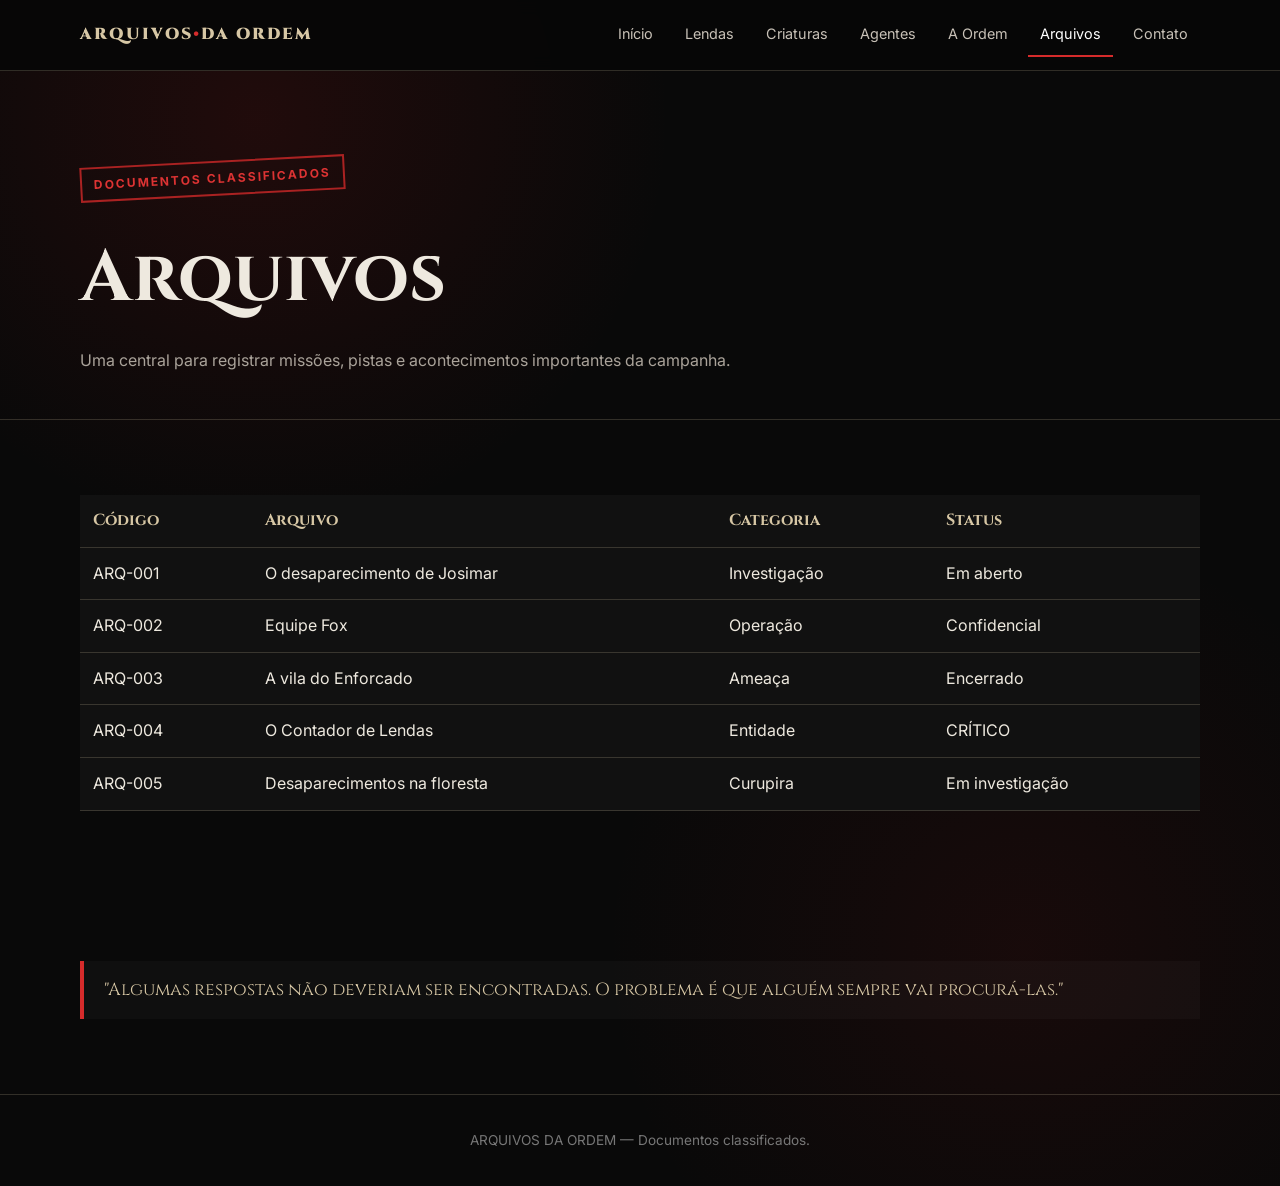
==== arquivos.html @ 336701d8 "Corrige publicação do site" ====
<!DOCTYPE html>
<html lang="pt-BR"><head><meta charset="UTF-8"><meta name="viewport" content="width=device-width,initial-scale=1.0"><title>Arquivos | Arquivos da Ordem</title><link rel="stylesheet" href="css/estilo.css"></head>
<body>
<header><div class="container nav"><a class="logo" href="index.html">ARQUIVOS<span>•</span>DA ORDEM</a><nav><a href="index.html">Início</a><a href="lendas.html">Lendas</a><a href="criaturas.html">Criaturas</a><a href="personagens.html">Agentes</a><a href="ordem.html">A Ordem</a><a class="active" href="arquivos.html">Arquivos</a><a href="contato.html">Contato</a></nav></div></header>
<main><section class="page-head"><div class="container"><div class="stamp">DOCUMENTOS CLASSIFICADOS</div><h1>Arquivos</h1><p>Uma central para registrar missões, pistas e acontecimentos importantes da campanha.</p></div></section>
<section class="section"><div class="container"><div class="table-wrap"><table>
<thead><tr><th>Código</th><th>Arquivo</th><th>Categoria</th><th>Status</th></tr></thead>
<tbody>
<tr><td>ARQ-001</td><td>O desaparecimento de Josimar</td><td>Investigação</td><td>Em aberto</td></tr>
<tr><td>ARQ-002</td><td>Equipe Fox</td><td>Operação</td><td>Confidencial</td></tr>
<tr><td>ARQ-003</td><td>A vila do Enforcado</td><td>Ameaça</td><td>Encerrado</td></tr>
<tr><td>ARQ-004</td><td>O Contador de Lendas</td><td>Entidade</td><td>CRÍTICO</td></tr>
<tr><td>ARQ-005</td><td>Desaparecimentos na floresta</td><td>Curupira</td><td>Em investigação</td></tr>
</tbody></table></div></div></section>
<section class="section"><div class="container"><div class="quote">"Algumas respostas não deveriam ser encontradas. O problema é que alguém sempre vai procurá-las."</div></div></section>
</main><footer>ARQUIVOS DA ORDEM — Documentos classificados.</footer></body></html>
---- css/estilo.css ----
@import url('https://fonts.googleapis.com/css2?family=Cinzel:wght@500;700;900&family=Inter:wght@400;500;700&display=swap');

* { box-sizing: border-box; margin: 0; padding: 0; }

:root {
  --bg: #090909;
  --bg2: #11100f;
  --card: #171514;
  --red: #9d1717;
  --red2: #d52b2b;
  --paper: #d7c7a5;
  --text: #eee9df;
  --muted: #aaa39a;
  --line: rgba(215,199,165,.2);
}

html { scroll-behavior: smooth; }
body {
  background:
    radial-gradient(circle at 20% 10%, rgba(157,23,23,.16), transparent 28%),
    radial-gradient(circle at 80% 80%, rgba(157,23,23,.1), transparent 30%),
    var(--bg);
  color: var(--text);
  font-family: Inter, Arial, sans-serif;
  line-height: 1.6;
}
a { color: inherit; text-decoration: none; }
img { max-width: 100%; display: block; }

.container { width: min(1120px, 92%); margin: auto; }

header {
  position: sticky; top: 0; z-index: 100;
  background: rgba(7,7,7,.94);
  border-bottom: 1px solid var(--line);
  backdrop-filter: blur(8px);
}
.nav {
  min-height: 70px; display: flex; align-items: center;
  justify-content: space-between; gap: 20px;
}
.logo {
  font-family: Cinzel, serif; font-weight: 900; letter-spacing: 2px;
  color: var(--paper);
}
.logo span { color: var(--red2); }
nav { display: flex; flex-wrap: wrap; gap: 8px; justify-content: flex-end; }
nav a {
  padding: 9px 12px; color: #c8c1b7; font-size: .9rem;
  border-bottom: 2px solid transparent;
}
nav a:hover, nav a.active { color: white; border-color: var(--red2); }

.hero {
  min-height: 75vh; display: grid; place-items: center; text-align: center;
  padding: 90px 0;
  background:
    linear-gradient(rgba(0,0,0,.45), rgba(0,0,0,.9)),
    radial-gradient(circle, rgba(157,23,23,.3), transparent 45%);
}
.stamp {
  display: inline-block; color: #d33; border: 2px solid #a22;
  padding: 6px 12px; transform: rotate(-3deg); margin-bottom: 25px;
  font-weight: 700; letter-spacing: 2px; font-size: .75rem;
}
h1, h2, h3 { font-family: Cinzel, Georgia, serif; }
.hero h1 { font-size: clamp(2.5rem, 8vw, 6rem); line-height: 1; }
.hero h1 span { color: var(--red2); }
.hero p { max-width: 720px; margin: 24px auto; color: #c5beb4; font-size: 1.08rem; }
.buttons { display: flex; justify-content: center; flex-wrap: wrap; gap: 12px; }
.btn {
  display: inline-block; padding: 12px 20px; border: 1px solid var(--red);
  background: var(--red); font-weight: 700; transition: .2s;
}
.btn:hover { background: #c02222; transform: translateY(-2px); }
.btn.secondary { background: transparent; border-color: var(--line); }

.section { padding: 75px 0; }
.section-title { margin-bottom: 32px; }
.section-title h2 { font-size: clamp(1.8rem, 5vw, 3rem); }
.section-title p { color: var(--muted); margin-top: 7px; }

.grid {
  display: grid; grid-template-columns: repeat(auto-fit, minmax(220px, 1fr)); gap: 18px;
}
.card {
  background: linear-gradient(145deg, #1a1817, #0f0e0d);
  border: 1px solid var(--line); padding: 22px;
  position: relative; overflow: hidden;
}
.card::before {
  content: ""; position: absolute; width: 70px; height: 3px;
  background: var(--red2); top: 0; left: 0;
}
.card h3 { margin-bottom: 8px; }
.card p { color: var(--muted); font-size: .94rem; }
.card .icon { font-size: 2.1rem; margin-bottom: 12px; }
.card:hover { border-color: rgba(213,43,43,.65); }

.dossier {
  background: #cfc09e; color: #211c17; padding: 28px;
  border: 8px solid #66583f; box-shadow: 0 15px 40px rgba(0,0,0,.35);
}
.dossier h2 { color: #211c17; }
.dossier p { color: #41382e; }
.dossier .redacted { background: #171717; color: transparent; padding: 0 8px; }

.tag {
  display: inline-block; border: 1px solid var(--red);
  color: #e65b5b; padding: 3px 8px; font-size: .72rem;
  text-transform: uppercase; letter-spacing: 1px; margin: 4px 3px 0 0;
}

.table-wrap { overflow-x: auto; }
table { width: 100%; border-collapse: collapse; background: #111; }
th, td { padding: 13px; text-align: left; border-bottom: 1px solid var(--line); }
th { color: var(--paper); font-family: Cinzel, serif; }

.page-head {
  padding: 90px 0 45px;
  border-bottom: 1px solid var(--line);
}
.page-head h1 { font-size: clamp(2.2rem, 6vw, 4.5rem); }
.page-head p { color: var(--muted); max-width: 760px; margin-top: 12px; }

.creature {
  min-height: 290px; display: flex; flex-direction: column; justify-content: flex-end;
  background:
    linear-gradient(transparent 15%, rgba(0,0,0,.95)),
    radial-gradient(circle at 50% 20%, rgba(157,23,23,.32), transparent 45%),
    #141210;
}
.creature .big-icon { font-size: 4.5rem; margin-bottom: auto; opacity: .85; }

.profile { display: grid; grid-template-columns: 1fr 1.4fr; gap: 30px; }
.profile-art {
  min-height: 400px; display: grid; place-items: center; text-align: center;
  border: 1px solid var(--line);
  background: radial-gradient(circle, rgba(157,23,23,.25), transparent 50%), #12100f;
}
.profile-art span { font-size: 8rem; }
.profile-info p { color: var(--muted); margin: 12px 0; }

.quote {
  border-left: 4px solid var(--red2); padding: 15px 20px;
  color: var(--paper); font-family: Cinzel, serif; font-size: 1.1rem;
  background: rgba(255,255,255,.025);
}

footer {
  padding: 35px 0; border-top: 1px solid var(--line);
  color: #777; text-align: center; font-size: .85rem;
}

@media (max-width: 760px) {
  .nav { padding: 12px 0; align-items: flex-start; flex-direction: column; }
  nav { justify-content: flex-start; }
  .hero { min-height: 68vh; padding: 60px 0; }
  .profile { grid-template-columns: 1fr; }
  .profile-art { min-height: 280px; }
}
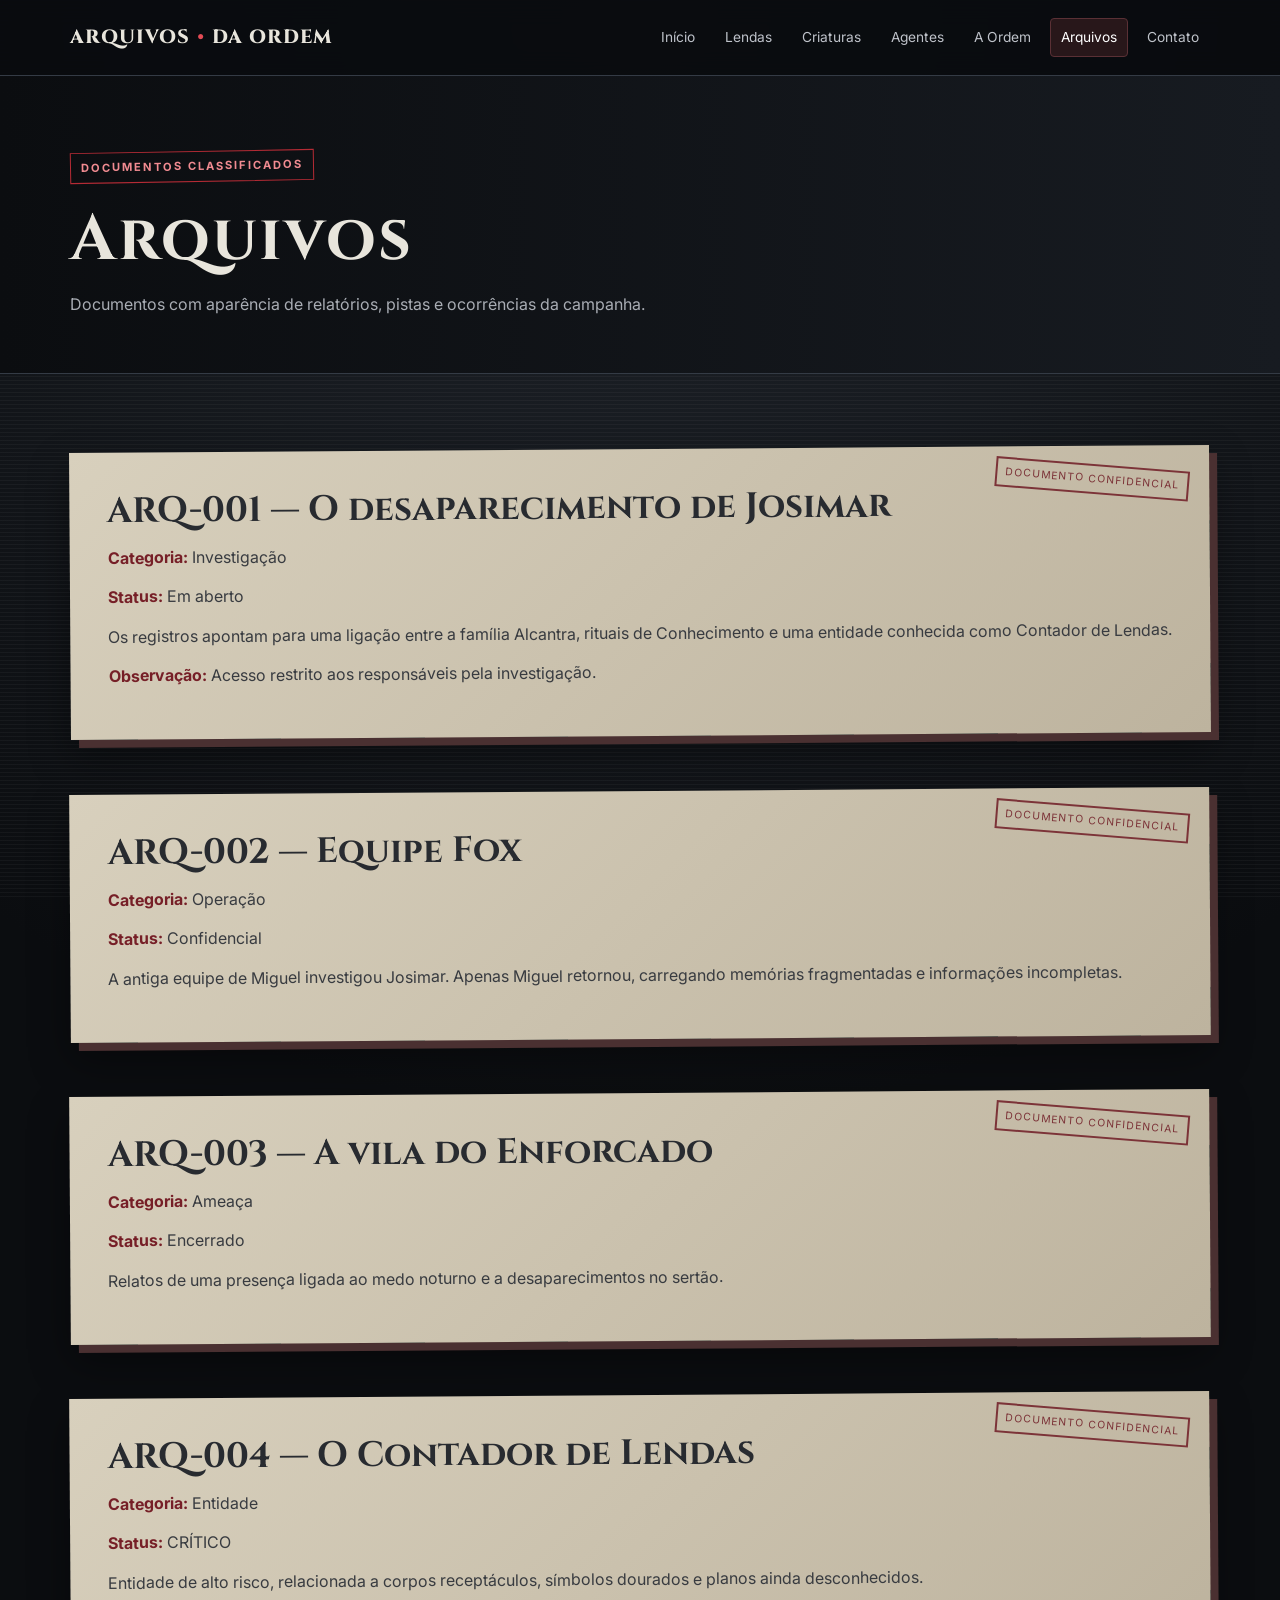
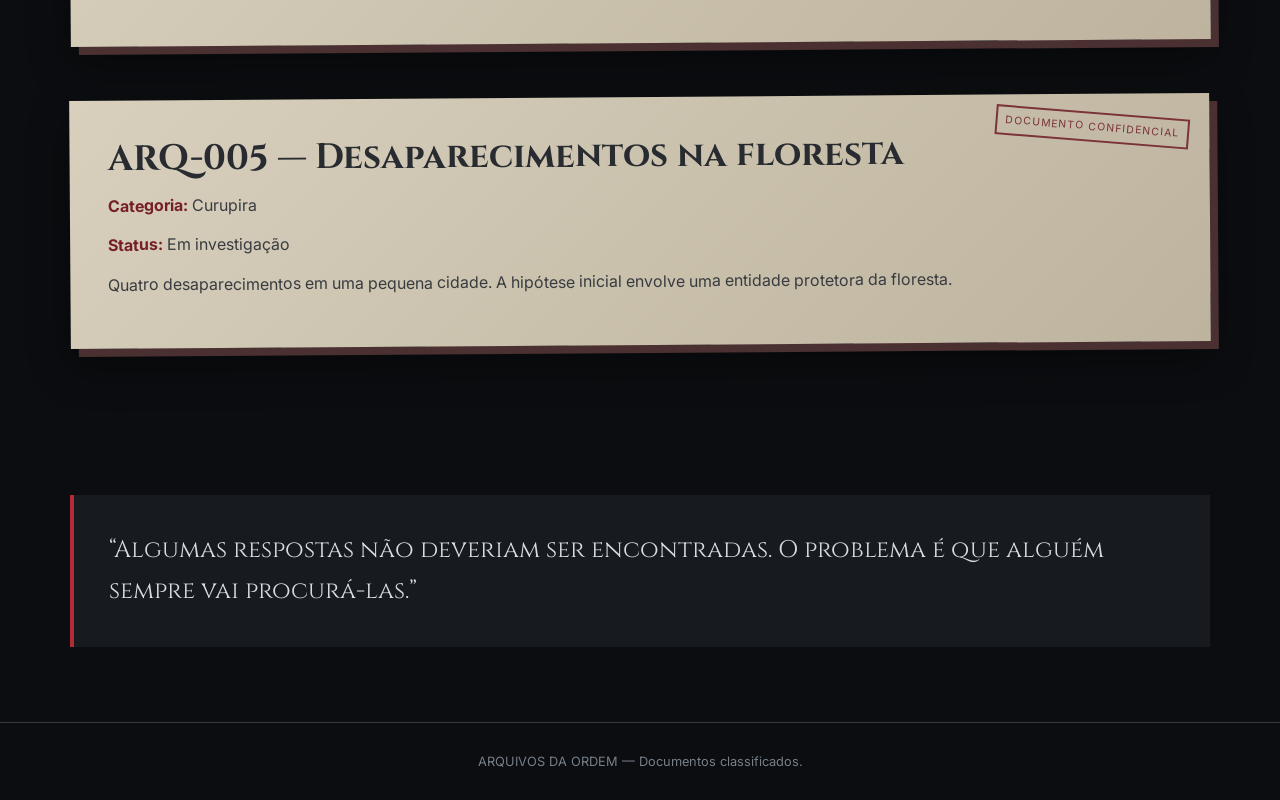
==== commit b9725966: "Atualiza visual do site" ====
--- a/arquivos.html
+++ b/arquivos.html
@@ -1,16 +1,3 @@
-<!DOCTYPE html>
-<html lang="pt-BR"><head><meta charset="UTF-8"><meta name="viewport" content="width=device-width,initial-scale=1.0"><title>Arquivos | Arquivos da Ordem</title><link rel="stylesheet" href="css/estilo.css"></head>
-<body>
+<!DOCTYPE html><html lang="pt-BR"><head><meta charset="UTF-8"><meta name="viewport" content="width=device-width,initial-scale=1.0"><title>Arquivos | Arquivos da Ordem</title><link rel="stylesheet" href="css/estilo.css"></head><body>
 <header><div class="container nav"><a class="logo" href="index.html">ARQUIVOS<span>•</span>DA ORDEM</a><nav><a href="index.html">Início</a><a href="lendas.html">Lendas</a><a href="criaturas.html">Criaturas</a><a href="personagens.html">Agentes</a><a href="ordem.html">A Ordem</a><a class="active" href="arquivos.html">Arquivos</a><a href="contato.html">Contato</a></nav></div></header>
-<main><section class="page-head"><div class="container"><div class="stamp">DOCUMENTOS CLASSIFICADOS</div><h1>Arquivos</h1><p>Uma central para registrar missões, pistas e acontecimentos importantes da campanha.</p></div></section>
-<section class="section"><div class="container"><div class="table-wrap"><table>
-<thead><tr><th>Código</th><th>Arquivo</th><th>Categoria</th><th>Status</th></tr></thead>
-<tbody>
-<tr><td>ARQ-001</td><td>O desaparecimento de Josimar</td><td>Investigação</td><td>Em aberto</td></tr>
-<tr><td>ARQ-002</td><td>Equipe Fox</td><td>Operação</td><td>Confidencial</td></tr>
-<tr><td>ARQ-003</td><td>A vila do Enforcado</td><td>Ameaça</td><td>Encerrado</td></tr>
-<tr><td>ARQ-004</td><td>O Contador de Lendas</td><td>Entidade</td><td>CRÍTICO</td></tr>
-<tr><td>ARQ-005</td><td>Desaparecimentos na floresta</td><td>Curupira</td><td>Em investigação</td></tr>
-</tbody></table></div></div></section>
-<section class="section"><div class="container"><div class="quote">"Algumas respostas não deveriam ser encontradas. O problema é que alguém sempre vai procurá-las."</div></div></section>
-</main><footer>ARQUIVOS DA ORDEM — Documentos classificados.</footer></body></html>
+<main><section class="page-head"><div class="container"><div class="stamp">DOCUMENTOS CLASSIFICADOS</div><h1>Arquivos</h1><p>Documentos com aparência de relatórios, pistas e ocorrências da campanha.</p></div></section><section class="section"><div class="container"><div class="dossier"><h2>ARQ-001 — O desaparecimento de Josimar</h2><p><strong>Categoria:</strong> Investigação</p><p><strong>Status:</strong> Em aberto</p><p>Os registros apontam para uma ligação entre a família Alcantra, rituais de Conhecimento e uma entidade conhecida como Contador de Lendas.</p><p><strong>Observação:</strong> Acesso restrito aos responsáveis pela investigação.</p></div><br><br><div class="dossier"><h2>ARQ-002 — Equipe Fox</h2><p><strong>Categoria:</strong> Operação</p><p><strong>Status:</strong> Confidencial</p><p>A antiga equipe de Miguel investigou Josimar. Apenas Miguel retornou, carregando memórias fragmentadas e informações incompletas.</p></div><br><br><div class="dossier"><h2>ARQ-003 — A vila do Enforcado</h2><p><strong>Categoria:</strong> Ameaça</p><p><strong>Status:</strong> Encerrado</p><p>Relatos de uma presença ligada ao medo noturno e a desaparecimentos no sertão.</p></div><br><br><div class="dossier"><h2>ARQ-004 — O Contador de Lendas</h2><p><strong>Categoria:</strong> Entidade</p><p><strong>Status:</strong> CRÍTICO</p><p>Entidade de alto risco, relacionada a corpos receptáculos, símbolos dourados e planos ainda desconhecidos.</p></div><br><br><div class="dossier"><h2>ARQ-005 — Desaparecimentos na floresta</h2><p><strong>Categoria:</strong> Curupira</p><p><strong>Status:</strong> Em investigação</p><p>Quatro desaparecimentos em uma pequena cidade. A hipótese inicial envolve uma entidade protetora da floresta.</p></div></div></section><section class="section"><div class="container"><div class="quote">“Algumas respostas não deveriam ser encontradas. O problema é que alguém sempre vai procurá-las.”</div></div></section></main><footer>ARQUIVOS DA ORDEM — Documentos classificados.</footer></body></html>
--- a/css/estilo.css
+++ b/css/estilo.css
@@ -1,161 +1,24 @@
-@import url('https://fonts.googleapis.com/css2?family=Cinzel:wght@500;700;900&family=Inter:wght@400;500;700&display=swap');
+@import url('https://fonts.googleapis.com/css2?family=Cinzel:wght@500;600;700;800&family=Inter:wght@400;500;600;700&display=swap');
 
-* { box-sizing: border-box; margin: 0; padding: 0; }
-
-:root {
-  --bg: #090909;
-  --bg2: #11100f;
-  --card: #171514;
-  --red: #9d1717;
-  --red2: #d52b2b;
-  --paper: #d7c7a5;
-  --text: #eee9df;
-  --muted: #aaa39a;
-  --line: rgba(215,199,165,.2);
-}
-
-html { scroll-behavior: smooth; }
-body {
-  background:
-    radial-gradient(circle at 20% 10%, rgba(157,23,23,.16), transparent 28%),
-    radial-gradient(circle at 80% 80%, rgba(157,23,23,.1), transparent 30%),
-    var(--bg);
-  color: var(--text);
-  font-family: Inter, Arial, sans-serif;
-  line-height: 1.6;
-}
-a { color: inherit; text-decoration: none; }
-img { max-width: 100%; display: block; }
-
-.container { width: min(1120px, 92%); margin: auto; }
-
-header {
-  position: sticky; top: 0; z-index: 100;
-  background: rgba(7,7,7,.94);
-  border-bottom: 1px solid var(--line);
-  backdrop-filter: blur(8px);
-}
-.nav {
-  min-height: 70px; display: flex; align-items: center;
-  justify-content: space-between; gap: 20px;
-}
-.logo {
-  font-family: Cinzel, serif; font-weight: 900; letter-spacing: 2px;
-  color: var(--paper);
-}
-.logo span { color: var(--red2); }
-nav { display: flex; flex-wrap: wrap; gap: 8px; justify-content: flex-end; }
-nav a {
-  padding: 9px 12px; color: #c8c1b7; font-size: .9rem;
-  border-bottom: 2px solid transparent;
-}
-nav a:hover, nav a.active { color: white; border-color: var(--red2); }
-
-.hero {
-  min-height: 75vh; display: grid; place-items: center; text-align: center;
-  padding: 90px 0;
-  background:
-    linear-gradient(rgba(0,0,0,.45), rgba(0,0,0,.9)),
-    radial-gradient(circle, rgba(157,23,23,.3), transparent 45%);
-}
-.stamp {
-  display: inline-block; color: #d33; border: 2px solid #a22;
-  padding: 6px 12px; transform: rotate(-3deg); margin-bottom: 25px;
-  font-weight: 700; letter-spacing: 2px; font-size: .75rem;
-}
-h1, h2, h3 { font-family: Cinzel, Georgia, serif; }
-.hero h1 { font-size: clamp(2.5rem, 8vw, 6rem); line-height: 1; }
-.hero h1 span { color: var(--red2); }
-.hero p { max-width: 720px; margin: 24px auto; color: #c5beb4; font-size: 1.08rem; }
-.buttons { display: flex; justify-content: center; flex-wrap: wrap; gap: 12px; }
-.btn {
-  display: inline-block; padding: 12px 20px; border: 1px solid var(--red);
-  background: var(--red); font-weight: 700; transition: .2s;
-}
-.btn:hover { background: #c02222; transform: translateY(-2px); }
-.btn.secondary { background: transparent; border-color: var(--line); }
-
-.section { padding: 75px 0; }
-.section-title { margin-bottom: 32px; }
-.section-title h2 { font-size: clamp(1.8rem, 5vw, 3rem); }
-.section-title p { color: var(--muted); margin-top: 7px; }
-
-.grid {
-  display: grid; grid-template-columns: repeat(auto-fit, minmax(220px, 1fr)); gap: 18px;
-}
-.card {
-  background: linear-gradient(145deg, #1a1817, #0f0e0d);
-  border: 1px solid var(--line); padding: 22px;
-  position: relative; overflow: hidden;
-}
-.card::before {
-  content: ""; position: absolute; width: 70px; height: 3px;
-  background: var(--red2); top: 0; left: 0;
-}
-.card h3 { margin-bottom: 8px; }
-.card p { color: var(--muted); font-size: .94rem; }
-.card .icon { font-size: 2.1rem; margin-bottom: 12px; }
-.card:hover { border-color: rgba(213,43,43,.65); }
-
-.dossier {
-  background: #cfc09e; color: #211c17; padding: 28px;
-  border: 8px solid #66583f; box-shadow: 0 15px 40px rgba(0,0,0,.35);
-}
-.dossier h2 { color: #211c17; }
-.dossier p { color: #41382e; }
-.dossier .redacted { background: #171717; color: transparent; padding: 0 8px; }
-
-.tag {
-  display: inline-block; border: 1px solid var(--red);
-  color: #e65b5b; padding: 3px 8px; font-size: .72rem;
-  text-transform: uppercase; letter-spacing: 1px; margin: 4px 3px 0 0;
-}
-
-.table-wrap { overflow-x: auto; }
-table { width: 100%; border-collapse: collapse; background: #111; }
-th, td { padding: 13px; text-align: left; border-bottom: 1px solid var(--line); }
-th { color: var(--paper); font-family: Cinzel, serif; }
-
-.page-head {
-  padding: 90px 0 45px;
-  border-bottom: 1px solid var(--line);
-}
-.page-head h1 { font-size: clamp(2.2rem, 6vw, 4.5rem); }
-.page-head p { color: var(--muted); max-width: 760px; margin-top: 12px; }
-
-.creature {
-  min-height: 290px; display: flex; flex-direction: column; justify-content: flex-end;
-  background:
-    linear-gradient(transparent 15%, rgba(0,0,0,.95)),
-    radial-gradient(circle at 50% 20%, rgba(157,23,23,.32), transparent 45%),
-    #141210;
-}
-.creature .big-icon { font-size: 4.5rem; margin-bottom: auto; opacity: .85; }
-
-.profile { display: grid; grid-template-columns: 1fr 1.4fr; gap: 30px; }
-.profile-art {
-  min-height: 400px; display: grid; place-items: center; text-align: center;
-  border: 1px solid var(--line);
-  background: radial-gradient(circle, rgba(157,23,23,.25), transparent 50%), #12100f;
-}
-.profile-art span { font-size: 8rem; }
-.profile-info p { color: var(--muted); margin: 12px 0; }
-
-.quote {
-  border-left: 4px solid var(--red2); padding: 15px 20px;
-  color: var(--paper); font-family: Cinzel, serif; font-size: 1.1rem;
-  background: rgba(255,255,255,.025);
-}
-
-footer {
-  padding: 35px 0; border-top: 1px solid var(--line);
-  color: #777; text-align: center; font-size: .85rem;
-}
-
-@media (max-width: 760px) {
-  .nav { padding: 12px 0; align-items: flex-start; flex-direction: column; }
-  nav { justify-content: flex-start; }
-  .hero { min-height: 68vh; padding: 60px 0; }
-  .profile { grid-template-columns: 1fr; }
-  .profile-art { min-height: 280px; }
-}
+:root{--bg:#0b0d10;--panel:#14181d;--panel2:#1b2027;--line:#343b45;--text:#e8e5dc;--muted:#a9adb4;--red:#b52b35;--red2:#e34b55;--paper:#d8d0bd;--ink:#22252a}
+*{box-sizing:border-box;margin:0;padding:0}
+html{scroll-behavior:smooth}
+body{font-family:Inter,Arial,sans-serif;background:radial-gradient(circle at top,#20252c 0,#0b0d10 45%);color:var(--text);line-height:1.7;min-height:100vh}
+body:before{content:"";position:fixed;inset:0;pointer-events:none;opacity:.08;background-image:repeating-linear-gradient(0deg,transparent 0,transparent 3px,#fff 4px);z-index:-1}
+a{color:inherit;text-decoration:none}p{color:var(--muted)}
+.container{width:min(1140px,92%);margin:auto}
+header{position:sticky;top:0;z-index:20;background:rgba(9,11,14,.94);backdrop-filter:blur(12px);border-bottom:1px solid var(--line)}
+.nav{display:flex;align-items:center;justify-content:space-between;gap:25px;padding:18px 0}.logo{font-family:Cinzel,serif;font-size:1.2rem;font-weight:800;letter-spacing:1px;white-space:nowrap}.logo span{color:var(--red2);padding:0 7px}nav{display:flex;flex-wrap:wrap;justify-content:flex-end;gap:8px}nav a{padding:7px 10px;border:1px solid transparent;color:#bfc3ca;font-size:.86rem;border-radius:4px}nav a:hover,nav a.active{color:#fff;border-color:#5a3035;background:#28171a}
+.hero{padding:115px 0 100px;border-bottom:1px solid var(--line);background:linear-gradient(90deg,rgba(7,9,11,.96),rgba(7,9,11,.62)),url('../imagens/capa.jpg') center/cover}
+.stamp{display:inline-block;border:1px solid var(--red);color:#f18b91;padding:5px 10px;font-size:.7rem;letter-spacing:2px;font-weight:700;margin-bottom:20px;transform:rotate(-1deg)}
+h1,h2,h3{font-family:Cinzel,serif;line-height:1.2}h1{font-size:clamp(2.7rem,7vw,5.8rem);letter-spacing:2px}h1 span{color:var(--red2)}h2{font-size:clamp(1.5rem,3vw,2.2rem)}h3{font-size:1.2rem}.hero p{max-width:680px;font-size:1.05rem;margin:25px 0}.buttons{display:flex;flex-wrap:wrap;gap:12px}
+.btn{display:inline-block;background:var(--red);border:1px solid var(--red2);padding:10px 17px;color:#fff;font-weight:700;font-size:.86rem;transition:.2s}.btn:hover{background:var(--red2);transform:translateY(-2px)}.btn.secondary{background:transparent;border-color:#68717d;color:var(--text)}
+.section{padding:75px 0}.section-title{display:flex;align-items:end;justify-content:space-between;gap:20px;margin-bottom:28px;border-bottom:1px solid var(--line);padding-bottom:16px}.section-title p{font-size:.9rem}.grid{display:grid;grid-template-columns:repeat(3,1fr);gap:22px}
+.card{position:relative;background:linear-gradient(145deg,rgba(29,34,41,.98),rgba(14,17,21,.98));border:1px solid var(--line);padding:22px;box-shadow:0 12px 30px rgba(0,0,0,.18);overflow:hidden}.card:before{content:"ARQ";position:absolute;right:12px;top:8px;font-family:Cinzel;color:rgba(255,255,255,.04);font-size:3rem;font-weight:800}.card:hover{border-color:#854049;transform:translateY(-3px);transition:.2s}.card p{margin:12px 0 18px}.icon{font-size:2.5rem;margin-bottom:10px}.tag{display:inline-block;border:1px solid #555f6b;color:#d4d7dd;padding:3px 8px;margin:3px 4px 0 0;font-size:.72rem;text-transform:uppercase;letter-spacing:.5px}.redacted{background:#050505;color:#050505;padding:0 8px}.redacted:hover{color:#fff}
+.page-head{padding:75px 0 55px;background:linear-gradient(90deg,#0b0d10,#171b21);border-bottom:1px solid var(--line)}.page-head h1{font-size:clamp(2.3rem,5vw,4.5rem);margin-bottom:12px}.page-head p{max-width:700px}
+.creature-card,.agent-card{padding:0;display:flex;flex-direction:column}.portrait{width:100%;height:250px;object-fit:cover;display:block;background:linear-gradient(135deg,#303640,#101216);border-bottom:1px solid var(--line)}.card-content{padding:22px}.portrait-label{font-size:.68rem;letter-spacing:2px;color:#e17b82;margin-bottom:8px;text-transform:uppercase}
+.dossier{position:relative;background:linear-gradient(135deg,#d8d0bd,#bdb39e);color:var(--ink);padding:38px;box-shadow:8px 8px 0 #4a3031,0 18px 40px #0006;transform:rotate(-.4deg)}.dossier:before{content:"DOCUMENTO CONFIDENCIAL";position:absolute;right:20px;top:18px;border:2px solid #7c3338;color:#7c3338;padding:4px 8px;font-size:.65rem;letter-spacing:1px;transform:rotate(5deg)}.dossier h2,.dossier h3{color:#282b30}.dossier p{color:#383b40;margin:12px 0}.dossier strong{color:#761f27}.dossier ul{margin:15px 0 0 22px}
+.table-wrap{overflow-x:auto;border:1px solid var(--line)}table{width:100%;border-collapse:collapse;min-width:650px;background:#111419}th,td{text-align:left;padding:15px;border-bottom:1px solid var(--line)}th{font-family:Cinzel;color:#f18b91;background:#25171a}tr:hover td{background:#1b2027}.status{color:#f18b91;font-weight:700}.quote{font-family:Cinzel;font-size:1.5rem;padding:35px;border-left:4px solid var(--red);background:#171b20;color:#d9dbe0}
+form label{font-weight:600;color:#34373d}input,textarea,select{width:100%;padding:13px;margin:6px 0 15px;background:#eee8da;color:#24272c;border:1px solid #8c8374;font:inherit}textarea{resize:vertical}footer{border-top:1px solid var(--line);padding:28px 0;text-align:center;color:#777f89;font-size:.8rem}
+@media(max-width:850px){.nav{align-items:flex-start;flex-direction:column}nav{justify-content:flex-start}.grid{grid-template-columns:repeat(2,1fr)}.section-title{display:block}.section-title p{margin-top:8px}}
+@media(max-width:560px){.grid{grid-template-columns:1fr}.hero{padding:75px 0}.dossier{padding:25px}.dossier:before{position:static;display:inline-block;margin-bottom:20px}}
